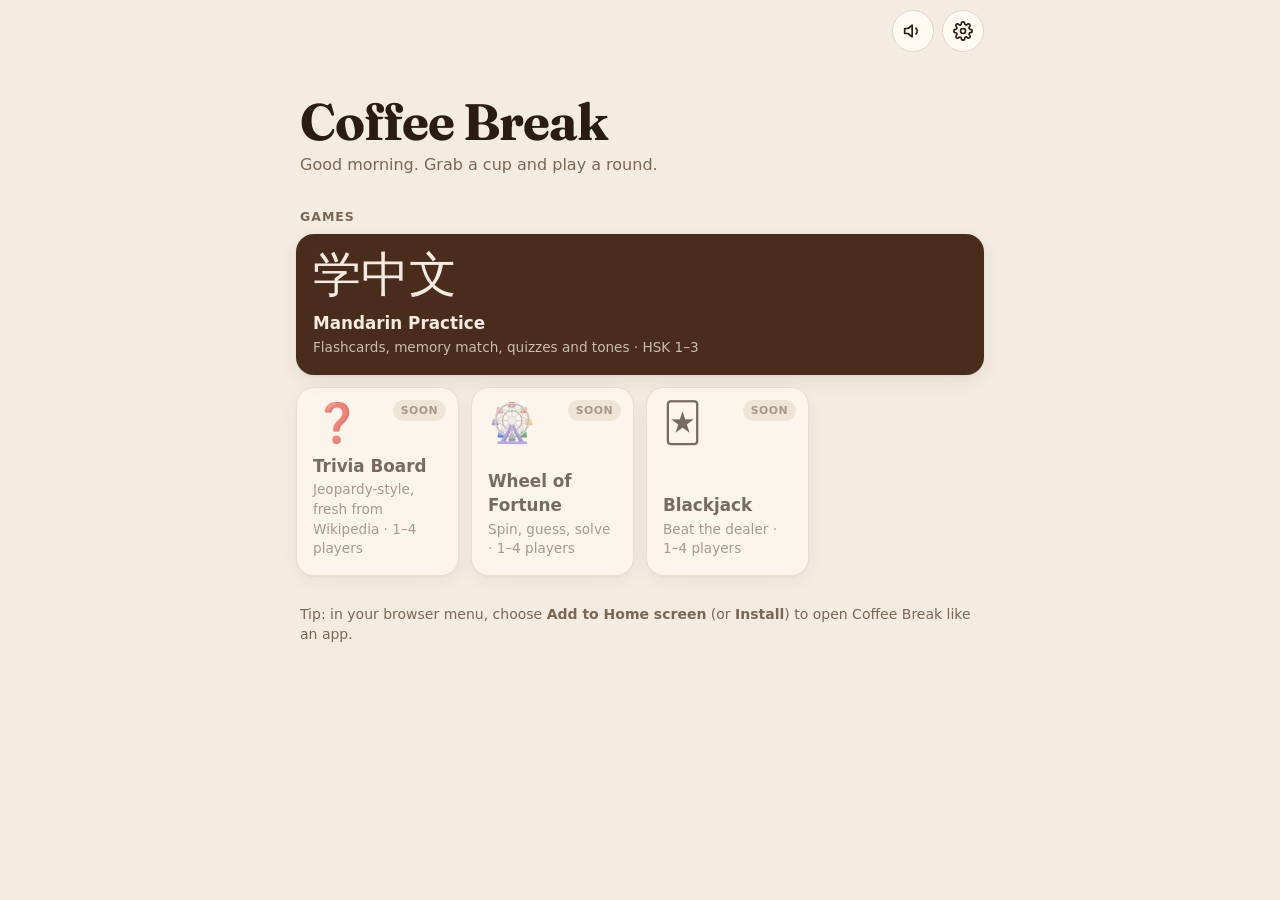
==== index.html @ 5ac5304a "Coffee Break: home menu, shared player/options/sound core, Mandarin Practice" ====
<!doctype html>
<html lang="en">
<head>
<meta charset="utf-8">
<meta name="viewport" content="width=device-width, initial-scale=1, viewport-fit=cover">
<title>Coffee Break</title>
<meta name="description" content="Little games for your coffee break — Mandarin practice, trivia, Wheel of Fortune and Blackjack. Play solo or with up to 4 players on one device.">
<meta name="theme-color" content="#4a2c1d">
<link rel="manifest" href="manifest.webmanifest">
<link rel="icon" href="icons/icon.svg" type="image/svg+xml">
<link rel="apple-touch-icon" href="icons/icon-192.png">
<link rel="preconnect" href="https://fonts.googleapis.com">
<link rel="preconnect" href="https://fonts.gstatic.com" crossorigin>
<link href="https://fonts.googleapis.com/css2?family=Fraunces:opsz,wght@9..144,600;9..144,700&display=swap" rel="stylesheet">
<link rel="stylesheet" href="css/app.css">
</head>
<body>
<main class="app">
  <div class="topbar">
    <h1 aria-hidden="true"></h1>
    <button class="icon-btn" id="soundBtn"></button>
    <button class="icon-btn" id="settingsBtn" aria-label="Settings"></button>
  </div>

  <header class="hero">
    <h1>Coffee Break</h1>
    <p id="greeting">Little games for little breaks.</p>
  </header>

  <div class="section-title">Games</div>
  <nav class="game-grid">
    <a class="game-tile featured" href="mandarin.html">
      <div class="glyph" aria-hidden="true">学中文</div>
      <div>
        <h2>Mandarin Practice</h2>
        <p id="mandarinStatus">Flashcards, memory match, quizzes and tones · HSK 1–3</p>
      </div>
    </a>
    <div class="game-tile soon" aria-disabled="true">
      <span class="badge">Soon</span>
      <div class="glyph" aria-hidden="true">❓</div>
      <div><h2>Trivia Board</h2><p>Jeopardy-style, fresh from Wikipedia · 1–4 players</p></div>
    </div>
    <div class="game-tile soon" aria-disabled="true">
      <span class="badge">Soon</span>
      <div class="glyph" aria-hidden="true">🎡</div>
      <div><h2>Wheel of Fortune</h2><p>Spin, guess, solve · 1–4 players</p></div>
    </div>
    <div class="game-tile soon" aria-disabled="true">
      <span class="badge">Soon</span>
      <div class="glyph" aria-hidden="true">🃏</div>
      <div><h2>Blackjack</h2><p>Beat the dealer · 1–4 players</p></div>
    </div>
  </nav>

  <p class="muted small" style="margin:28px 4px 0">Tip: in your browser menu, choose <b>Add to Home screen</b> (or <b>Install</b>) to open Coffee Break like an app.</p>
</main>

<script src="js/core.js"></script>
<script>
(function () {
  CB.$('#settingsBtn').innerHTML = CB.icons.gear;
  CB.mountSoundToggle(CB.$('#soundBtn'));

  const h = new Date().getHours();
  CB.$('#greeting').textContent = h < 12 ? 'Good morning. Grab a cup and play a round.' : h < 18 ? 'Afternoon break? Play a quick round.' : 'Evening wind-down. One more round?';

  // Mandarin progress teaser
  const m = CB.store.get('mandarin', null);
  if (m && m.cards) {
    const now = Date.now();
    const cards = Object.values(m.cards);
    const due = cards.filter((c) => !c.known && c.due <= now).length;
    const learned = cards.filter((c) => c.reps > 0 || c.known).length;
    CB.$('#mandarinStatus').textContent = learned + ' words learned' + (due ? ' · ' + due + ' due for review' : ' · all caught up');
  }

  CB.$('#settingsBtn').addEventListener('click', () => {
    const body = CB.el('div');
    CB.options.render(body, 'app', [
      { key: 'theme', label: 'Theme', type: 'seg', default: 'auto', choices: [{ value: 'auto', label: 'Auto' }, { value: 'light', label: 'Light' }, { value: 'dark', label: 'Dark' }] },
      { key: 'sound', label: 'Sound effects', type: 'switch', default: true },
      { key: 'volume', label: 'Volume', type: 'seg', default: 0.6, choices: [{ value: 0.3, label: 'Low' }, { value: 0.6, label: 'Med' }, { value: 1, label: 'High' }] },
    ], (o) => { Object.assign(CB.settings, o); CB.saveSettings(); CB.$('#soundBtn').replaceWith(CB.$('#soundBtn').cloneNode()); CB.mountSoundToggle(CB.$('#soundBtn')); });
    CB.sheet('Settings', body);
  });
  // keep the app-level option store in sync with the global settings
  CB.options.save('app', { theme: CB.settings.theme, sound: CB.settings.sound, volume: CB.settings.volume });
})();
</script>
</body>
</html>
---- css/app.css ----
/* Coffee Break — shared styles */
:root {
  --bg: #f4ece1;
  --bg-2: #ebe0d1;
  --surface: #fffaf3;
  --surface-2: #f7efe4;
  --line: #e2d4c2;
  --text: #2a1c13;
  --muted: #7b6656;
  --accent: #b4542a;
  --accent-ink: #ffffff;
  --espresso: #4a2c1d;
  --good: #3f8a4f;
  --bad: #c0392b;
  --warn: #c98a1b;
  --shadow: 0 1px 2px rgba(60, 35, 20, .08), 0 6px 20px rgba(60, 35, 20, .08);
  --radius: 18px;
  --radius-sm: 12px;
  --tone1: #d23f31; --tone2: #e08a00; --tone3: #2e8b57; --tone4: #2f6fd6; --tone5: #8a7a6e;
  --font: system-ui, -apple-system, "Segoe UI", Roboto, "Helvetica Neue", Arial, sans-serif;
  --font-display: "Fraunces", Georgia, "Times New Roman", serif;
  --font-han: "Noto Sans SC", "PingFang SC", "Hiragino Sans GB", "Microsoft YaHei", "Source Han Sans SC", sans-serif;
  color-scheme: light;
}
@media (prefers-color-scheme: dark) {
  :root:not([data-theme="light"]) {
    --bg: #17110d; --bg-2: #201812; --surface: #261c16; --surface-2: #2f241c; --line: #3d3027;
    --text: #f3e8dc; --muted: #b29e8d; --accent: #e3864f; --accent-ink: #1b120c; --espresso: #f0d9c4;
    --good: #5fb873; --bad: #ec6a5b; --warn: #e5b04a;
    --shadow: 0 1px 2px rgba(0,0,0,.4), 0 8px 24px rgba(0,0,0,.35);
    --tone1: #ff6b5c; --tone2: #ffb03b; --tone3: #5ccf8a; --tone4: #6fa2ff; --tone5: #a8988b;
    color-scheme: dark;
  }
}
:root[data-theme="dark"] {
  --bg: #17110d; --bg-2: #201812; --surface: #261c16; --surface-2: #2f241c; --line: #3d3027;
  --text: #f3e8dc; --muted: #b29e8d; --accent: #e3864f; --accent-ink: #1b120c; --espresso: #f0d9c4;
  --good: #5fb873; --bad: #ec6a5b; --warn: #e5b04a;
  --shadow: 0 1px 2px rgba(0,0,0,.4), 0 8px 24px rgba(0,0,0,.35);
  --tone1: #ff6b5c; --tone2: #ffb03b; --tone3: #5ccf8a; --tone4: #6fa2ff; --tone5: #a8988b;
  color-scheme: dark;
}

* { box-sizing: border-box; }
html { -webkit-text-size-adjust: 100%; }
body {
  margin: 0; min-height: 100dvh; background: var(--bg); color: var(--text);
  font-family: var(--font); font-size: 16px; line-height: 1.45;
  -webkit-tap-highlight-color: transparent;
}
button, input, select { font: inherit; color: inherit; }
button { cursor: pointer; }
a { color: var(--accent); }
.hidden { display: none !important; }
.han { font-family: var(--font-han); }

/* layout */
.app { max-width: 720px; margin: 0 auto; padding: 0 16px calc(32px + env(safe-area-inset-bottom)); }
.topbar {
  position: sticky; top: 0; z-index: 10; display: flex; align-items: center; gap: 8px;
  padding: calc(10px + env(safe-area-inset-top)) 16px 10px; margin: 0 -16px 8px;
  background: color-mix(in srgb, var(--bg) 88%, transparent); backdrop-filter: blur(10px);
}
.topbar h1 { flex: 1; margin: 0; font-family: var(--font-display); font-size: 1.3rem; font-weight: 650; letter-spacing: -.01em; }
.icon-btn {
  width: 42px; height: 42px; border-radius: 50%; border: 1px solid var(--line); background: var(--surface);
  display: grid; place-items: center; flex: none;
}
.icon-btn svg { width: 20px; height: 20px; }
.icon-btn:active { transform: scale(.95); }

/* buttons */
.btn {
  display: inline-flex; align-items: center; justify-content: center; gap: 8px;
  min-height: 48px; padding: 0 20px; border-radius: 999px; border: 1px solid var(--line);
  background: var(--surface); font-weight: 600; transition: transform .08s, background .15s;
}
.btn:active { transform: scale(.97); }
.btn svg { width: 20px; height: 20px; flex: none; }
.btn { white-space: nowrap; }
.btn.primary { background: var(--accent); border-color: var(--accent); color: var(--accent-ink); }
.btn.ghost { background: transparent; }
.btn.block { width: 100%; }
.btn:disabled { opacity: .5; cursor: default; }
.row { display: flex; gap: 10px; flex-wrap: wrap; }
.row > .btn { flex: 1; }

/* cards & sections */
.card { background: var(--surface); border: 1px solid var(--line); border-radius: var(--radius); box-shadow: var(--shadow); }
.section-title { font-size: .78rem; text-transform: uppercase; letter-spacing: .08em; color: var(--muted); margin: 22px 4px 8px; font-weight: 700; }
.muted { color: var(--muted); }
.small { font-size: .875rem; }

/* home */
.hero { padding: 26px 4px 10px; }
.hero h1 { font-family: var(--font-display); font-size: clamp(2.2rem, 9vw, 3.2rem); line-height: 1; margin: 0 0 6px; letter-spacing: -.02em; }
.hero p { margin: 0; color: var(--muted); }
.game-grid { display: grid; grid-template-columns: repeat(auto-fill, minmax(150px, 1fr)); gap: 12px; }
.game-tile {
  position: relative; display: flex; flex-direction: column; justify-content: space-between; min-height: 150px;
  padding: 16px; border-radius: var(--radius); background: var(--surface); border: 1px solid var(--line);
  box-shadow: var(--shadow); text-decoration: none; color: var(--text); overflow: hidden;
}
.game-tile .glyph { font-size: 2.4rem; line-height: 1; }
.game-tile h2 { margin: 12px 0 2px; font-size: 1.05rem; }
.game-tile p { margin: 0; font-size: .85rem; color: var(--muted); }
.game-tile.soon { opacity: .62; }
.badge {
  position: absolute; top: 12px; right: 12px; font-size: .68rem; font-weight: 700; letter-spacing: .04em;
  text-transform: uppercase; padding: 3px 8px; border-radius: 999px; background: var(--bg-2); color: var(--muted);
}
.game-tile.featured { grid-column: 1 / -1; min-height: 130px; background: var(--espresso); color: var(--bg); border-color: transparent; }
:root[data-theme="dark"] .game-tile.featured, :root:not([data-theme="light"]) .game-tile.featured { color: var(--bg); }
.game-tile.featured p { color: color-mix(in srgb, var(--bg) 75%, transparent); }
.game-tile.featured .glyph { font-family: var(--font-han); font-size: 3rem; }

/* list rows / settings */
.list { display: flex; flex-direction: column; }
.list > * + * { border-top: 1px solid var(--line); }
.setting { display: flex; align-items: center; gap: 12px; padding: 14px 16px; min-height: 56px; }
.setting .label { flex: 1; }
.setting .label small { display: block; color: var(--muted); font-size: .8rem; }
.seg { display: inline-flex; background: var(--bg-2); border-radius: 999px; padding: 3px; gap: 2px; flex-wrap: wrap; justify-content: flex-end; }
.seg button { border: 0; background: transparent; padding: 7px 12px; border-radius: 999px; font-size: .85rem; font-weight: 600; color: var(--muted); }
.seg button.on { background: var(--surface); color: var(--text); box-shadow: 0 1px 3px rgba(0,0,0,.12); }
.switch { position: relative; width: 50px; height: 30px; flex: none; }
.switch input { position: absolute; inset: 0; opacity: 0; margin: 0; cursor: pointer; z-index: 1; }
.switch span { position: absolute; inset: 0; border-radius: 999px; background: var(--line); transition: background .15s; }
.switch span::after { content: ""; position: absolute; top: 3px; left: 3px; width: 24px; height: 24px; border-radius: 50%; background: #fff; box-shadow: 0 1px 3px rgba(0,0,0,.25); transition: transform .15s; }
.switch input:checked + span { background: var(--accent); }
.switch input:checked + span::after { transform: translateX(20px); }
select.select { background: var(--bg-2); border: 0; border-radius: 10px; padding: 8px 10px; }

/* players setup */
.player-count { display: grid; grid-template-columns: repeat(4, 1fr); gap: 8px; }
.player-count button { min-height: 52px; border-radius: var(--radius-sm); border: 1px solid var(--line); background: var(--surface); font-weight: 700; font-size: 1.1rem; }
.player-count button.on { background: var(--accent); color: var(--accent-ink); border-color: var(--accent); }
.player-row { display: flex; align-items: center; gap: 10px; padding: 10px 12px; }
.player-row input[type=text] { flex: 1; min-width: 0; border: 1px solid var(--line); background: var(--surface-2); border-radius: 10px; padding: 10px 12px; }
.swatches { display: flex; gap: 6px; }
.swatch { width: 28px; height: 28px; border-radius: 50%; border: 2px solid transparent; padding: 0; }
.swatch.on { border-color: var(--text); box-shadow: 0 0 0 2px var(--surface) inset; }
.swatch:disabled { opacity: .25; cursor: not-allowed; }
.player-dot { width: 14px; height: 14px; border-radius: 50%; flex: none; }

/* turn banner & scoreboard (shared by multiplayer games) */
.scoreboard { display: grid; grid-auto-flow: column; grid-auto-columns: 1fr; gap: 8px; }
.score { padding: 8px 10px; border-radius: var(--radius-sm); background: var(--surface); border: 2px solid var(--line); text-align: center; transition: transform .15s, border-color .15s; }
.score .name { font-size: .78rem; font-weight: 700; white-space: nowrap; overflow: hidden; text-overflow: ellipsis; }
.score .pts { font-size: 1.2rem; font-weight: 800; font-variant-numeric: tabular-nums; }
.score.active { border-color: var(--pc, var(--accent)); transform: translateY(-2px); box-shadow: 0 6px 16px color-mix(in srgb, var(--pc, var(--accent)) 30%, transparent); }

/* timer */
.timer { height: 6px; border-radius: 999px; background: var(--bg-2); overflow: hidden; }
.timer > i { display: block; height: 100%; width: 100%; background: var(--accent); transform-origin: left; transition: background .3s; }
.timer.low > i { background: var(--bad); }

/* toast */
.toast {
  position: fixed; left: 50%; bottom: calc(24px + env(safe-area-inset-bottom)); transform: translate(-50%, 20px);
  background: var(--text); color: var(--bg); padding: 10px 18px; border-radius: 999px; font-weight: 600; font-size: .9rem;
  opacity: 0; pointer-events: none; transition: opacity .2s, transform .2s; z-index: 100; max-width: calc(100% - 32px); text-align: center;
}
.toast.show { opacity: 1; transform: translate(-50%, 0); }

/* modal sheet */
.sheet-back { position: fixed; inset: 0; background: rgba(20, 10, 5, .45); z-index: 50; display: flex; align-items: flex-end; justify-content: center; }
.sheet { width: 100%; max-width: 720px; max-height: 88dvh; overflow: auto; background: var(--bg); border-radius: 22px 22px 0 0; padding: 18px 16px calc(24px + env(safe-area-inset-bottom)); animation: up .22s ease-out; }
.sheet h2 { font-family: var(--font-display); margin: 4px 4px 12px; }
@keyframes up { from { transform: translateY(40px); opacity: .4; } }
@media (min-width: 760px) { .sheet-back { align-items: center; } .sheet { border-radius: 22px; } }

@media (prefers-reduced-motion: reduce) { * { animation: none !important; transition: none !important; } }
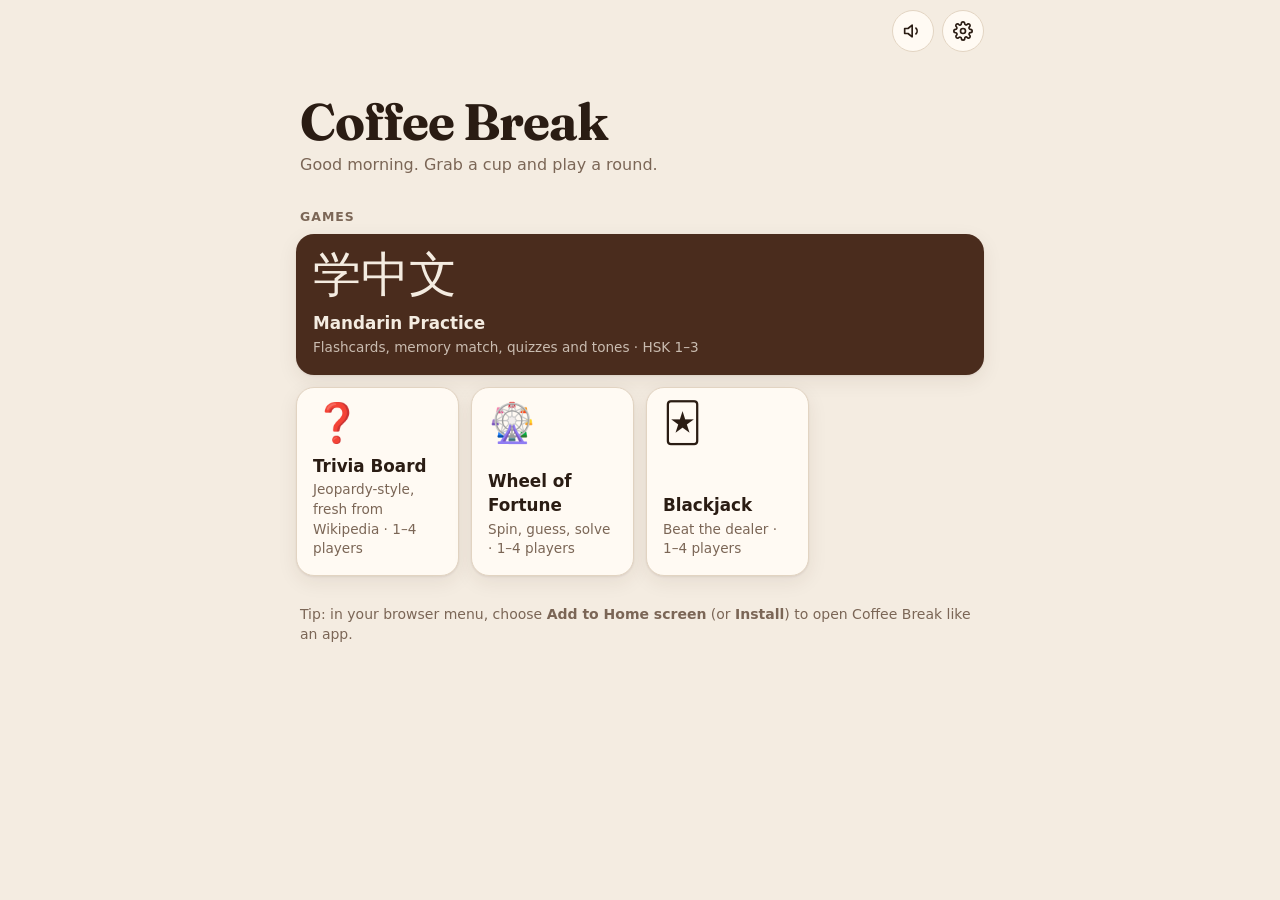
==== commit 06e630e0: "Add Trivia Board, Wheel of Fortune and Blackjack - Trivia Board: Jeopardy-style board with 4-choice " ====
--- a/index.html
+++ b/index.html
@@ -36,21 +36,18 @@
         <p id="mandarinStatus">Flashcards, memory match, quizzes and tones · HSK 1–3</p>
       </div>
     </a>
-    <div class="game-tile soon" aria-disabled="true">
-      <span class="badge">Soon</span>
+    <a class="game-tile" href="trivia.html">
       <div class="glyph" aria-hidden="true">❓</div>
       <div><h2>Trivia Board</h2><p>Jeopardy-style, fresh from Wikipedia · 1–4 players</p></div>
-    </div>
-    <div class="game-tile soon" aria-disabled="true">
-      <span class="badge">Soon</span>
+    </a>
+    <a class="game-tile" href="wheel.html">
       <div class="glyph" aria-hidden="true">🎡</div>
       <div><h2>Wheel of Fortune</h2><p>Spin, guess, solve · 1–4 players</p></div>
-    </div>
-    <div class="game-tile soon" aria-disabled="true">
-      <span class="badge">Soon</span>
+    </a>
+    <a class="game-tile" href="blackjack.html">
       <div class="glyph" aria-hidden="true">🃏</div>
       <div><h2>Blackjack</h2><p>Beat the dealer · 1–4 players</p></div>
-    </div>
+    </a>
   </nav>
 
   <p class="muted small" style="margin:28px 4px 0">Tip: in your browser menu, choose <b>Add to Home screen</b> (or <b>Install</b>) to open Coffee Break like an app.</p>
--- a/css/app.css
+++ b/css/app.css
@@ -170,4 +170,19 @@
 @keyframes up { from { transform: translateY(40px); opacity: .4; } }
 @media (min-width: 760px) { .sheet-back { align-items: center; } .sheet { border-radius: 22px; } }
 
+/* shared quiz bits */
+.choices { display: grid; gap: 10px; }
+.choice { min-height: 58px; text-align: left; padding: 12px 16px; border-radius: var(--radius-sm); border: 2px solid var(--line); background: var(--surface); font-size: 1rem; display: flex; align-items: center; gap: 12px; }
+.choice .k { width: 26px; height: 26px; flex: none; border-radius: 8px; background: var(--bg-2); display: grid; place-items: center; font-size: .8rem; font-weight: 700; color: var(--muted); }
+.choice.han { font-family: var(--font-han); font-size: 1.6rem; justify-content: flex-start; }
+.choice.right { border-color: var(--good); background: color-mix(in srgb, var(--good) 14%, var(--surface)); }
+.choice.wrong { border-color: var(--bad); background: color-mix(in srgb, var(--bad) 12%, var(--surface)); }
+.choice:disabled { cursor: default; }
+.feedback { min-height: 26px; text-align: center; font-weight: 700; margin: 12px 0; }
+.feedback.ok { color: var(--good); } .feedback.no { color: var(--bad); }
+
+.done-card { text-align: center; padding: 32px 20px; }
+.done-card .big { font-size: 3rem; }
+.done-card h2 { font-family: var(--font-display); margin: 8px 0 6px; }
+
 @media (prefers-reduced-motion: reduce) { * { animation: none !important; transition: none !important; } }
